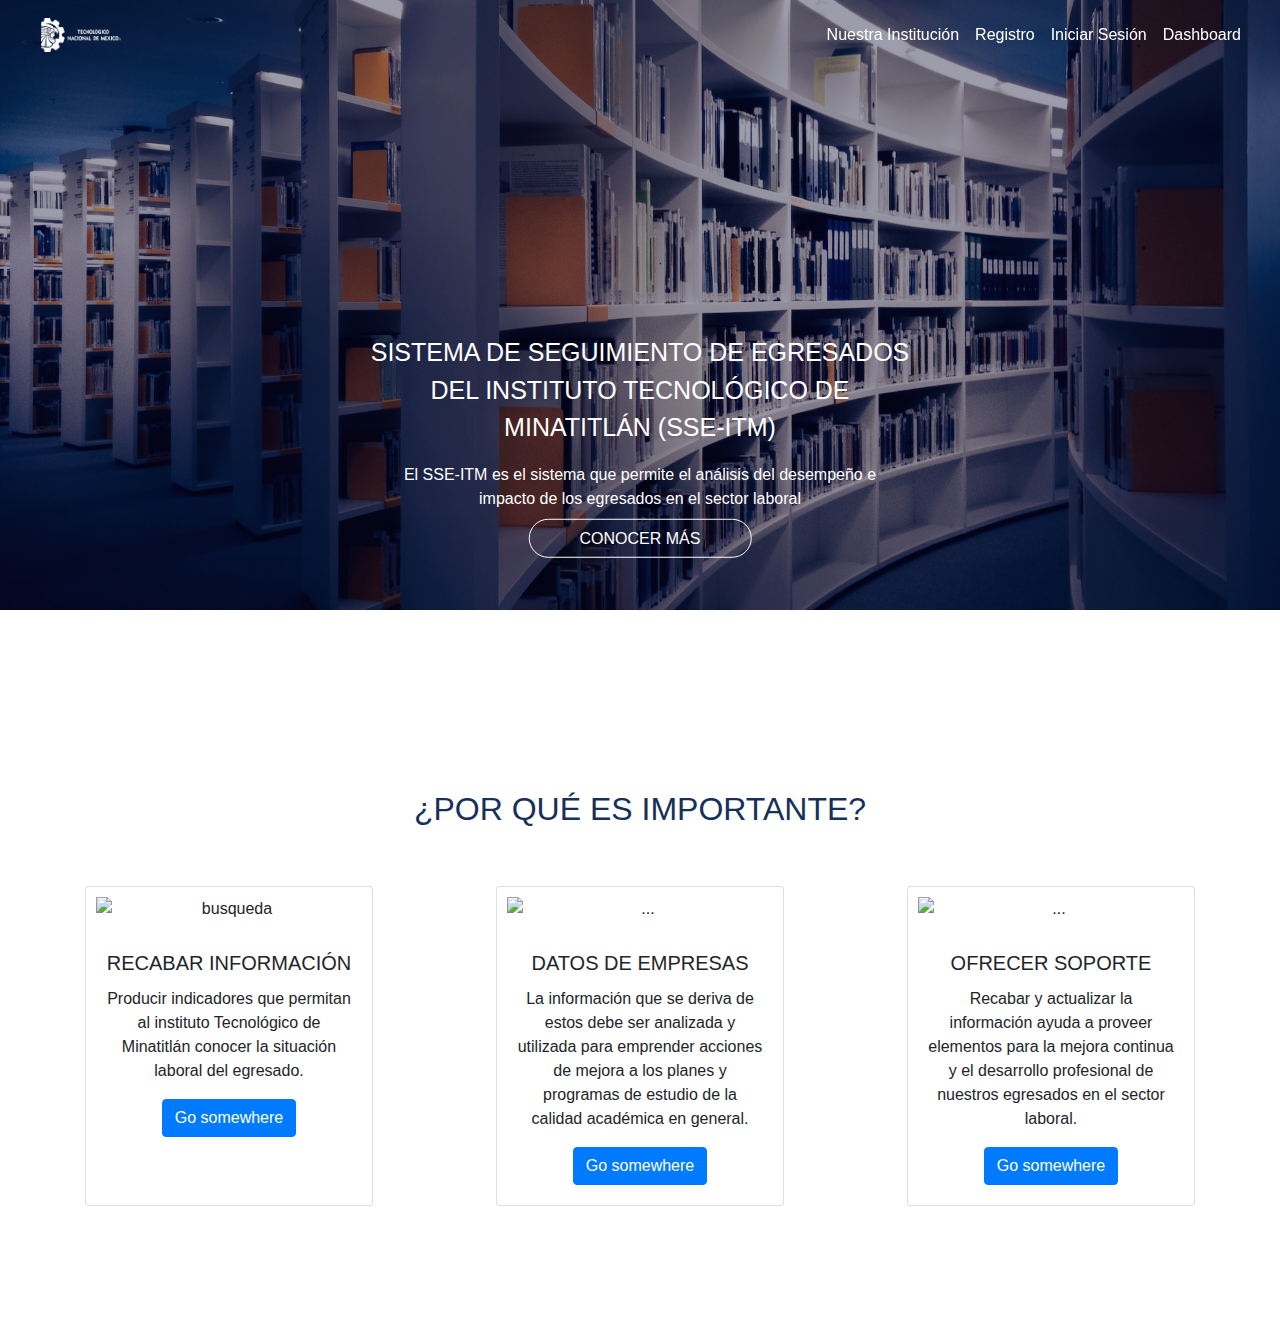
==== index.html @ 63fd299b "holi" ====
<!DOCTYPE html>
<html lang="en">
<head>
    <meta charset="UTF-8">
    <meta name="viewport" content="width=device-width, initial-scale=1.0">
    <link rel="stylesheet" href="proyectoMale - copia/css/home.css">
    <title>Document</title>
    <link rel="stylesheet" href="https://cdn.jsdelivr.net/npm/bootstrap@4.0.0/dist/css/bootstrap.min.css" integrity="sha384-Gn5384xqQ1aoWXA+058RXPxPg6fy4IWvTNh0E263XmFcJlSAwiGgFAW/dAiS6JXm" crossorigin="anonymous">
    <script src="https://cdn.jsdelivr.net/npm/bootstrap@4.0.0/dist/js/bootstrap.min.js" integrity="sha384-JZR6Spejh4U02d8jOt6vLEHfe/JQGiRRSQQxSfFWpi1MquVdAyjUar5+76PVCmYl" crossorigin="anonymous"></script>
</head>
<body>
    <nav class="navbar navbar-expand-lg navbar-dark  fixed-top">
        <div class="container-fluid">
          <img src="proyectoMale - copia/images/logo.png" alt="logo">
          <button class="navbar-toggler" type="button" data-bs-toggle="collapse" data-bs-target="#navbarSupportedContent" aria-controls="navbarSupportedContent" aria-expanded="false" aria-label="Toggle navigation">
            <span class="navbar-toggler-icon"></span>
          </button>
          <div class="collapse navbar-collapse" id="navbarSupportedContent">
            <ul class="navbar-nav ml-auto">
              <li class="nav-item">
                <a class="nav-link active" aria-current="page" href="http://minatitlan.tecnm.mx/">Nuestra Institución</a>
              </li>
              <a class="nav-link active" aria-current="page" href="/proyectoMale - copia/html/register.html">Registro</a>
              <li class="nav-item">
                <a class="nav-link active" aria-current="page" href="/proyectoMale - copia/html/login.html">Iniciar Sesión</a>
              </li>
              <li><a class="nav-link active" aria-current="page" href="/proyectoMale - copia/html/Home.html">Dashboard</a></li>
            </ul>
          </div>
        </div>
      </nav>
      <header>
        <div class="container">
            <div class="banner">
                <div class="text-area">
                    <p class="fw-bold" style="font-size: 25px;">SISTEMA DE SEGUIMIENTO DE EGRESADOS <br>
                    DEL INSTITUTO TECNOLÓGICO DE <br>
                    MINATITLÁN (SSE-ITM) </p>
                </div>
                <p>El SSE-ITM es el sistema que permite el análisis del desempeño e <br>
                impacto de los egresados en el sector laboral</p>
                <p class="banner-btn">
                    <a href="#importantes"> conocer más</a>
                </p>
            </div>
        </div>
      </header>
      <section id="importantes">
            <div class="container">
                <h2 style="color: #16305a;">¿POR QUÉ ES IMPORTANTE?</h2>
                <div id="cartas">
                    <div class="card" style="width: 18rem;">
                        <img src="../images/busqueda.png" class="card-img-top" alt="busqueda" id="busco">
                        <div class="card-body">
                          <h5 class="card-title">RECABAR INFORMACIÓN</h5>
                          <p class="card-text">Producir indicadores que permitan al instituto Tecnológico de Minatitlán 
                            conocer la situación laboral del egresado.
                          </p>
                          <a href="#" class="btn btn-primary">Go somewhere</a>
                        </div>
                      </div>
                      <div class="card" style="width: 18rem;">
                        <img src="../images/datos.png" class="card-img-top" alt="...">
                        <div class="card-body">
                          <h5 class="card-title">DATOS DE EMPRESAS</h5>
                          <p class="card-text">La información que se deriva de estos debe ser analizada y utilizada para
                            emprender acciones de mejora a los planes y programas de estudio de la calidad académica 
                            en general.</p>
                          <a href="#" class="btn btn-primary">Go somewhere</a>
                        </div>
                      </div>
                      <div class="card" style="width: 18rem;">
                        <img src="../images/soporte.png" class="card-img-top" alt="...">
                        <div class="card-body">
                          <h5 class="card-title">OFRECER SOPORTE</h5>
                          <p class="card-text">Recabar y actualizar la información ayuda a proveer elementos para 
                            la mejora continua y el desarrollo profesional de nuestros egresados en el sector 
                            laboral.</p>
                          <a href="#" class="btn btn-primary">Go somewhere</a>
                        </div>
                      </div>
                </div>

            </div>
       </section>
</body>
</html>
---- proyectoMale - copia/css/home.css ----
img{
    width: 100px;
    height: auto;
    padding: 10px;
}

header{
    background-image: linear-gradient(rgba(8, 8, 44, 0.4), rgba(8, 8, 44, 0.4)), url('../images/fondo.jpg');
    height: 610px;
    background-size: cover;
    background-position: center;

}

.banner{
    position: absolute;
    top: 50%;
    left: 50%;
    transform: translate(-50%, -50%);
    text-align: center;
}
.banner p{
    font-family:'Franklin Gothic Medium', 'Arial Narrow', Arial, sans-serif;
    color: white;
}

.banner-btn a{
    border: 1px solid white;
    border-radius: 50px;
    text-transform: uppercase;
    text-decoration: none;
    margin-top: 30px;
    padding: 10px 50px;
    color: white;
    
}

.banner-btn a:hover{
    background: #16305a;
    border-color: #16305a;
    color: white;
}

footer{
    padding: 300px;
}
#importantes{
    padding: 130px 0px;
    display: flex;
    
}

#cartas img{

    display: block;
    margin: 0 auto; 
}

#importantes h2{
    text-align: center;
    justify-content: center;
    padding: 50px;
}

#cartas{
    display: flex;
    flex-wrap: wrap;
    justify-content: space-between;
    text-align: center;
}
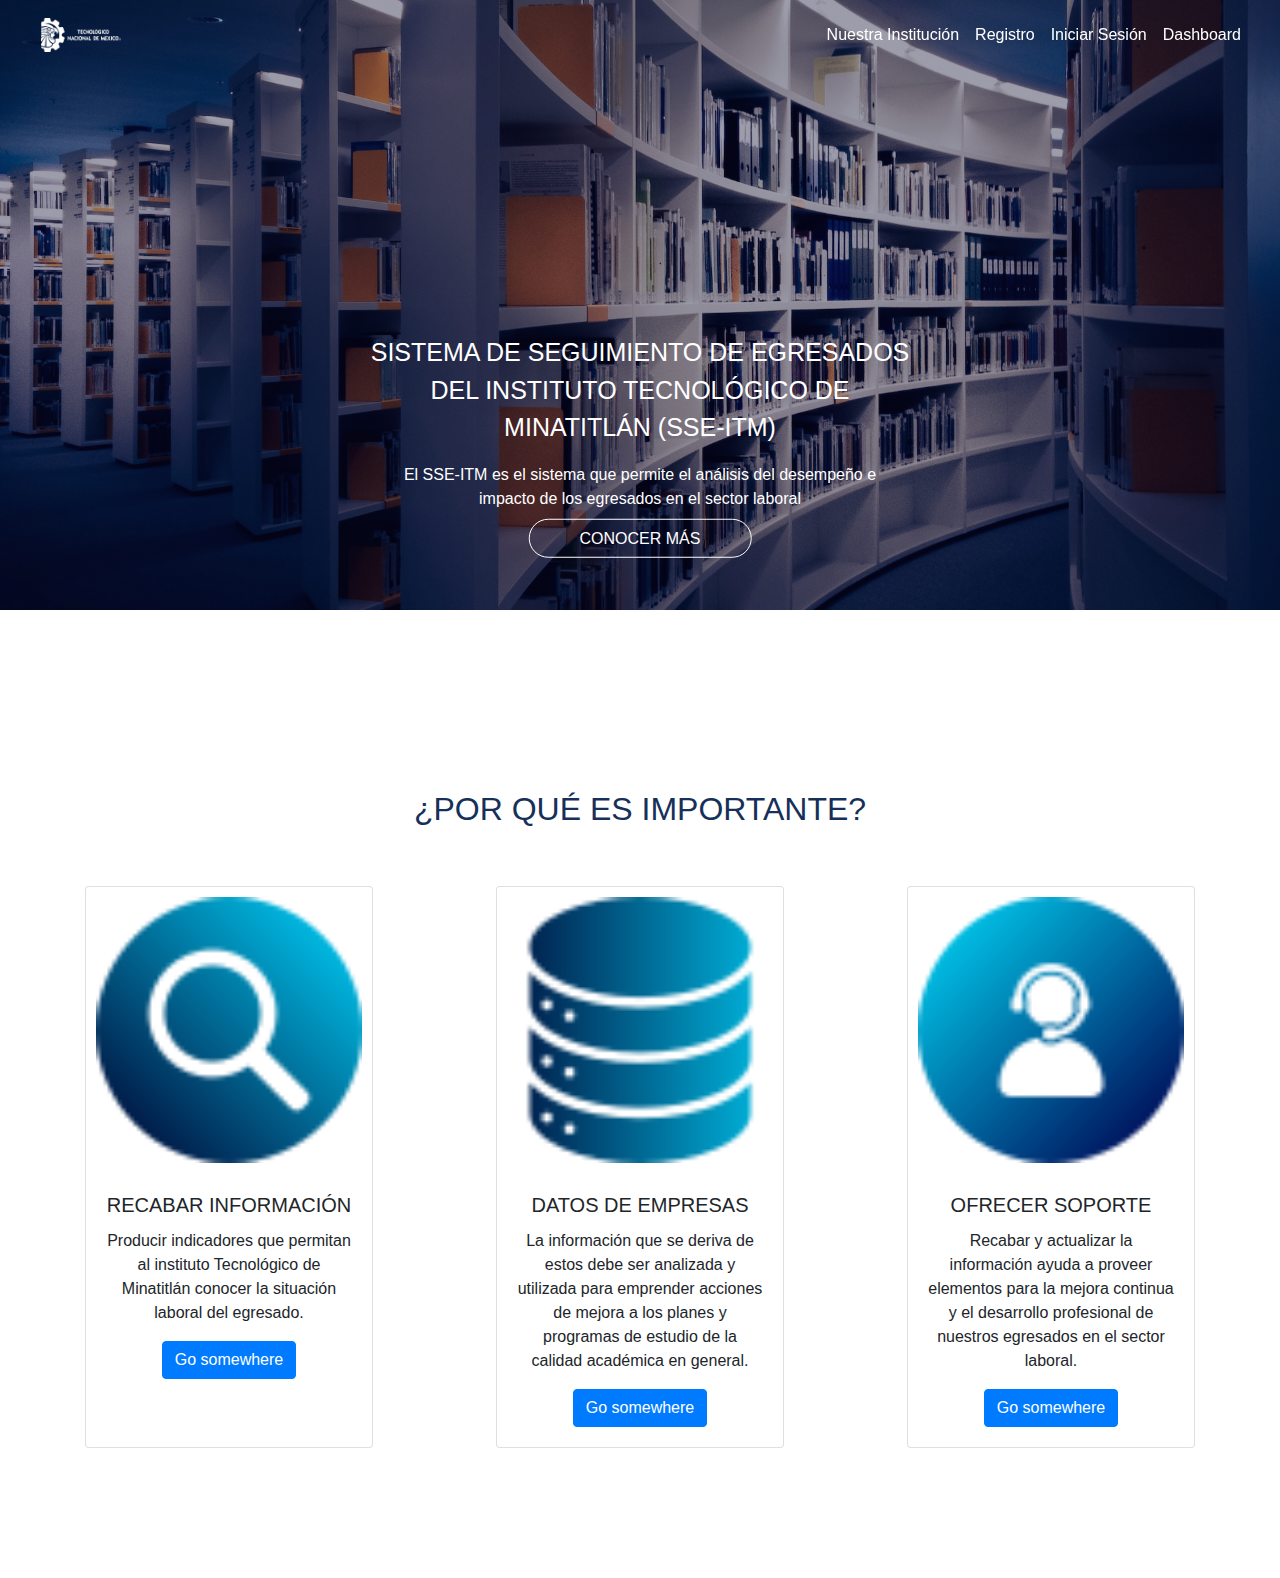
==== commit 719fe3e1: "o" ====
--- a/index.html
+++ b/index.html
@@ -1,87 +1,97 @@
 <!DOCTYPE html>
 <html lang="en">
+
 <head>
-    <meta charset="UTF-8">
-    <meta name="viewport" content="width=device-width, initial-scale=1.0">
-    <link rel="stylesheet" href="proyectoMale - copia/css/home.css">
-    <title>Document</title>
-    <link rel="stylesheet" href="https://cdn.jsdelivr.net/npm/bootstrap@4.0.0/dist/css/bootstrap.min.css" integrity="sha384-Gn5384xqQ1aoWXA+058RXPxPg6fy4IWvTNh0E263XmFcJlSAwiGgFAW/dAiS6JXm" crossorigin="anonymous">
-    <script src="https://cdn.jsdelivr.net/npm/bootstrap@4.0.0/dist/js/bootstrap.min.js" integrity="sha384-JZR6Spejh4U02d8jOt6vLEHfe/JQGiRRSQQxSfFWpi1MquVdAyjUar5+76PVCmYl" crossorigin="anonymous"></script>
+  <meta charset="UTF-8">
+  <meta name="viewport" content="width=device-width, initial-scale=1.0">
+  <link rel="stylesheet" href="proyectoMale - copia/css/home.css">
+  <title>Document</title>
+  <link rel="stylesheet" href="https://cdn.jsdelivr.net/npm/bootstrap@4.0.0/dist/css/bootstrap.min.css"
+    integrity="sha384-Gn5384xqQ1aoWXA+058RXPxPg6fy4IWvTNh0E263XmFcJlSAwiGgFAW/dAiS6JXm" crossorigin="anonymous">
+  <script src="https://cdn.jsdelivr.net/npm/bootstrap@4.0.0/dist/js/bootstrap.min.js"
+    integrity="sha384-JZR6Spejh4U02d8jOt6vLEHfe/JQGiRRSQQxSfFWpi1MquVdAyjUar5+76PVCmYl"
+    crossorigin="anonymous"></script>
 </head>
+
 <body>
-    <nav class="navbar navbar-expand-lg navbar-dark  fixed-top">
-        <div class="container-fluid">
-          <img src="proyectoMale - copia/images/logo.png" alt="logo">
-          <button class="navbar-toggler" type="button" data-bs-toggle="collapse" data-bs-target="#navbarSupportedContent" aria-controls="navbarSupportedContent" aria-expanded="false" aria-label="Toggle navigation">
-            <span class="navbar-toggler-icon"></span>
-          </button>
-          <div class="collapse navbar-collapse" id="navbarSupportedContent">
-            <ul class="navbar-nav ml-auto">
-              <li class="nav-item">
-                <a class="nav-link active" aria-current="page" href="http://minatitlan.tecnm.mx/">Nuestra Institución</a>
-              </li>
-              <a class="nav-link active" aria-current="page" href="/proyectoMale - copia/html/register.html">Registro</a>
-              <li class="nav-item">
-                <a class="nav-link active" aria-current="page" href="/proyectoMale - copia/html/login.html">Iniciar Sesión</a>
-              </li>
-              <li><a class="nav-link active" aria-current="page" href="/proyectoMale - copia/html/Home.html">Dashboard</a></li>
-            </ul>
+
+  <nav class="navbar navbar-expand-lg navbar-dark  fixed-top">
+    <div class="container-fluid">
+      <img src="proyectoMale - copia/images/logo.png" alt="logo">
+      <button class="navbar-toggler" type="button" data-bs-toggle="collapse" data-bs-target="#navbarSupportedContent"
+        aria-controls="navbarSupportedContent" aria-expanded="false" aria-label="Toggle navigation">
+        <span class="navbar-toggler-icon"></span>
+      </button>
+      <div class="collapse navbar-collapse" id="navbarSupportedContent">
+        <ul class="navbar-nav ml-auto">
+          <li class="nav-item">
+            <a class="nav-link active" aria-current="page" href="http://minatitlan.tecnm.mx/">Nuestra Institución</a>
+          </li>
+          <a class="nav-link active" aria-current="page" href="/proyectoMale - copia/html/register.html">Registro</a>
+          <li class="nav-item">
+            <a class="nav-link active" aria-current="page" href="/proyectoMale - copia/html/login.html">Iniciar
+              Sesión</a>
+          </li>
+          <li><a class="nav-link active" aria-current="page" href="/proyectoMale - copia/html/Home.html">Dashboard</a>
+          </li>
+        </ul>
+      </div>
+    </div>
+  </nav>
+  <header>
+    <div class="container">
+      <div class="banner">
+        <div class="text-area">
+          <p class="fw-bold" style="font-size: 25px;">SISTEMA DE SEGUIMIENTO DE EGRESADOS <br>
+            DEL INSTITUTO TECNOLÓGICO DE <br>
+            MINATITLÁN (SSE-ITM) </p>
+        </div>
+        <p>El SSE-ITM es el sistema que permite el análisis del desempeño e <br>
+          impacto de los egresados en el sector laboral</p>
+        <p class="banner-btn">
+          <a href="#importantes"> conocer más</a>
+        </p>
+      </div>
+    </div>
+  </header>
+  <section id="importantes">
+    <div class="container">
+      <h2 style="color: #16305a;">¿POR QUÉ ES IMPORTANTE?</h2>
+      <div id="cartas">
+        <div class="card" style="width: 18rem;">
+          <img src="/proyectoMale - copia/images/busqueda.png" class="card-img-top" alt="busqueda" id="busco">
+          <div class="card-body">
+            <h5 class="card-title">RECABAR INFORMACIÓN</h5>
+            <p class="card-text">Producir indicadores que permitan al instituto Tecnológico de Minatitlán
+              conocer la situación laboral del egresado.
+            </p>
+            <a href="#" class="btn btn-primary">Go somewhere</a>
           </div>
         </div>
-      </nav>
-      <header>
-        <div class="container">
-            <div class="banner">
-                <div class="text-area">
-                    <p class="fw-bold" style="font-size: 25px;">SISTEMA DE SEGUIMIENTO DE EGRESADOS <br>
-                    DEL INSTITUTO TECNOLÓGICO DE <br>
-                    MINATITLÁN (SSE-ITM) </p>
-                </div>
-                <p>El SSE-ITM es el sistema que permite el análisis del desempeño e <br>
-                impacto de los egresados en el sector laboral</p>
-                <p class="banner-btn">
-                    <a href="#importantes"> conocer más</a>
-                </p>
-            </div>
+        <div class="card" style="width: 18rem;">
+          <img src="/proyectoMale - copia/images/datos.png" z class="card-img-top" alt="...">
+          <div class="card-body">
+            <h5 class="card-title">DATOS DE EMPRESAS</h5>
+            <p class="card-text">La información que se deriva de estos debe ser analizada y utilizada para
+              emprender acciones de mejora a los planes y programas de estudio de la calidad académica
+              en general.</p>
+            <a href="#" class="btn btn-primary">Go somewhere</a>
+          </div>
         </div>
-      </header>
-      <section id="importantes">
-            <div class="container">
-                <h2 style="color: #16305a;">¿POR QUÉ ES IMPORTANTE?</h2>
-                <div id="cartas">
-                    <div class="card" style="width: 18rem;">
-                        <img src="../images/busqueda.png" class="card-img-top" alt="busqueda" id="busco">
-                        <div class="card-body">
-                          <h5 class="card-title">RECABAR INFORMACIÓN</h5>
-                          <p class="card-text">Producir indicadores que permitan al instituto Tecnológico de Minatitlán 
-                            conocer la situación laboral del egresado.
-                          </p>
-                          <a href="#" class="btn btn-primary">Go somewhere</a>
-                        </div>
-                      </div>
-                      <div class="card" style="width: 18rem;">
-                        <img src="../images/datos.png" class="card-img-top" alt="...">
-                        <div class="card-body">
-                          <h5 class="card-title">DATOS DE EMPRESAS</h5>
-                          <p class="card-text">La información que se deriva de estos debe ser analizada y utilizada para
-                            emprender acciones de mejora a los planes y programas de estudio de la calidad académica 
-                            en general.</p>
-                          <a href="#" class="btn btn-primary">Go somewhere</a>
-                        </div>
-                      </div>
-                      <div class="card" style="width: 18rem;">
-                        <img src="../images/soporte.png" class="card-img-top" alt="...">
-                        <div class="card-body">
-                          <h5 class="card-title">OFRECER SOPORTE</h5>
-                          <p class="card-text">Recabar y actualizar la información ayuda a proveer elementos para 
-                            la mejora continua y el desarrollo profesional de nuestros egresados en el sector 
-                            laboral.</p>
-                          <a href="#" class="btn btn-primary">Go somewhere</a>
-                        </div>
-                      </div>
-                </div>
+        <div class="card" style="width: 18rem;">
+          <img src="/proyectoMale - copia/images/soporte.png" class="card-img-top" alt="...">
+          <div class="card-body">
+            <h5 class="card-title">OFRECER SOPORTE</h5>
+            <p class="card-text">Recabar y actualizar la información ayuda a proveer elementos para
+              la mejora continua y el desarrollo profesional de nuestros egresados en el sector
+              laboral.</p>
+            <a href="#" class="btn btn-primary">Go somewhere</a>
+          </div>
+        </div>
+      </div>
 
-            </div>
-       </section>
+    </div>
+  </section>
 </body>
-</html>
+
+</html>